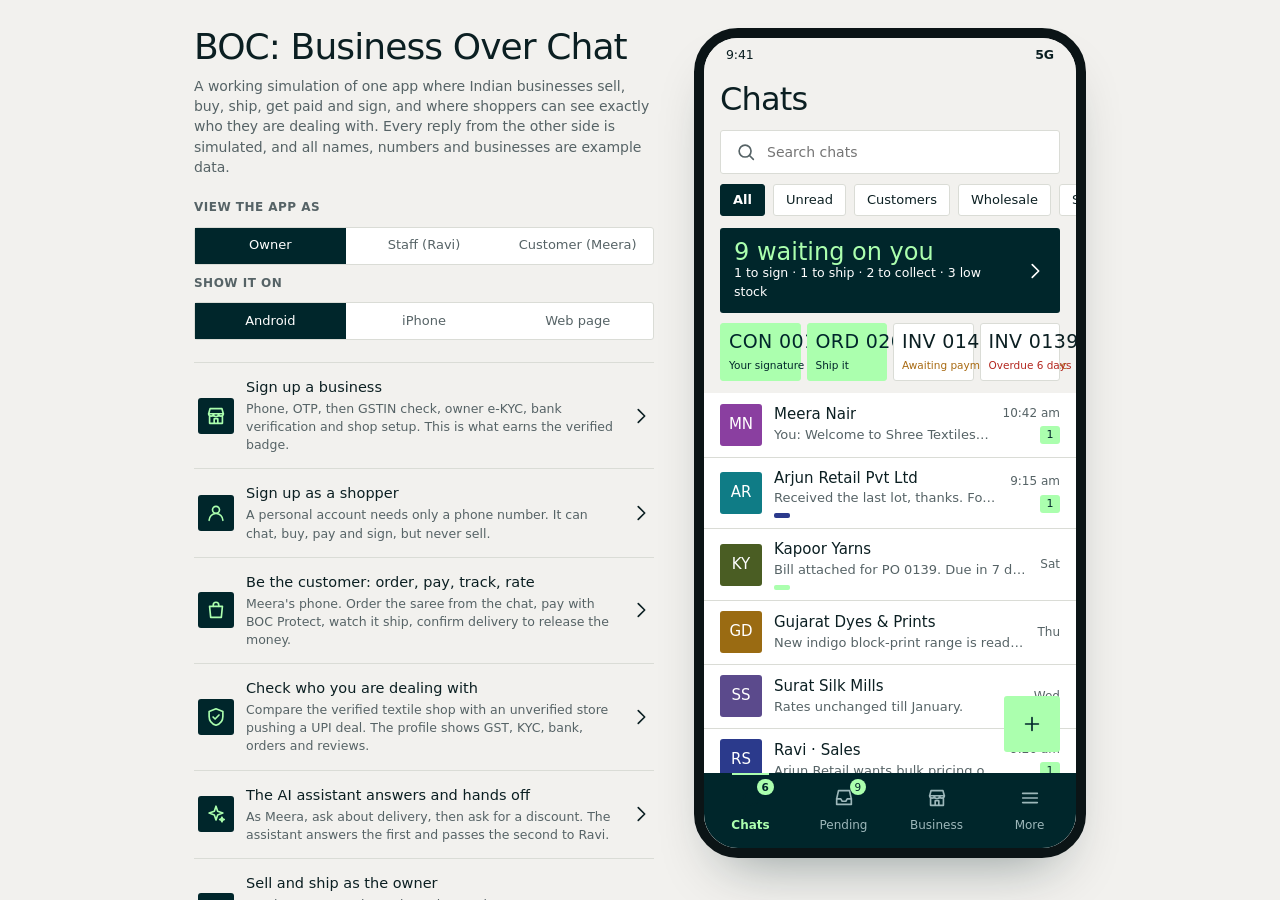
==== index.html @ 4480e5fe "BOC prototype: every business type over chat, plus admin console Web simulation of BOC (Business Ove" ====
<!doctype html><html lang="en"><head><meta charset="utf-8"><meta name="viewport" content="width=device-width,initial-scale=1"><title>BOC: Business Over Chat</title><meta http-equiv="refresh" content="0; url=prototype/"><link rel="canonical" href="prototype/"></head><body><p><a href="prototype/">Open the BOC prototype</a> · <a href="prototype/admin.html">Admin console</a></p></body></html>
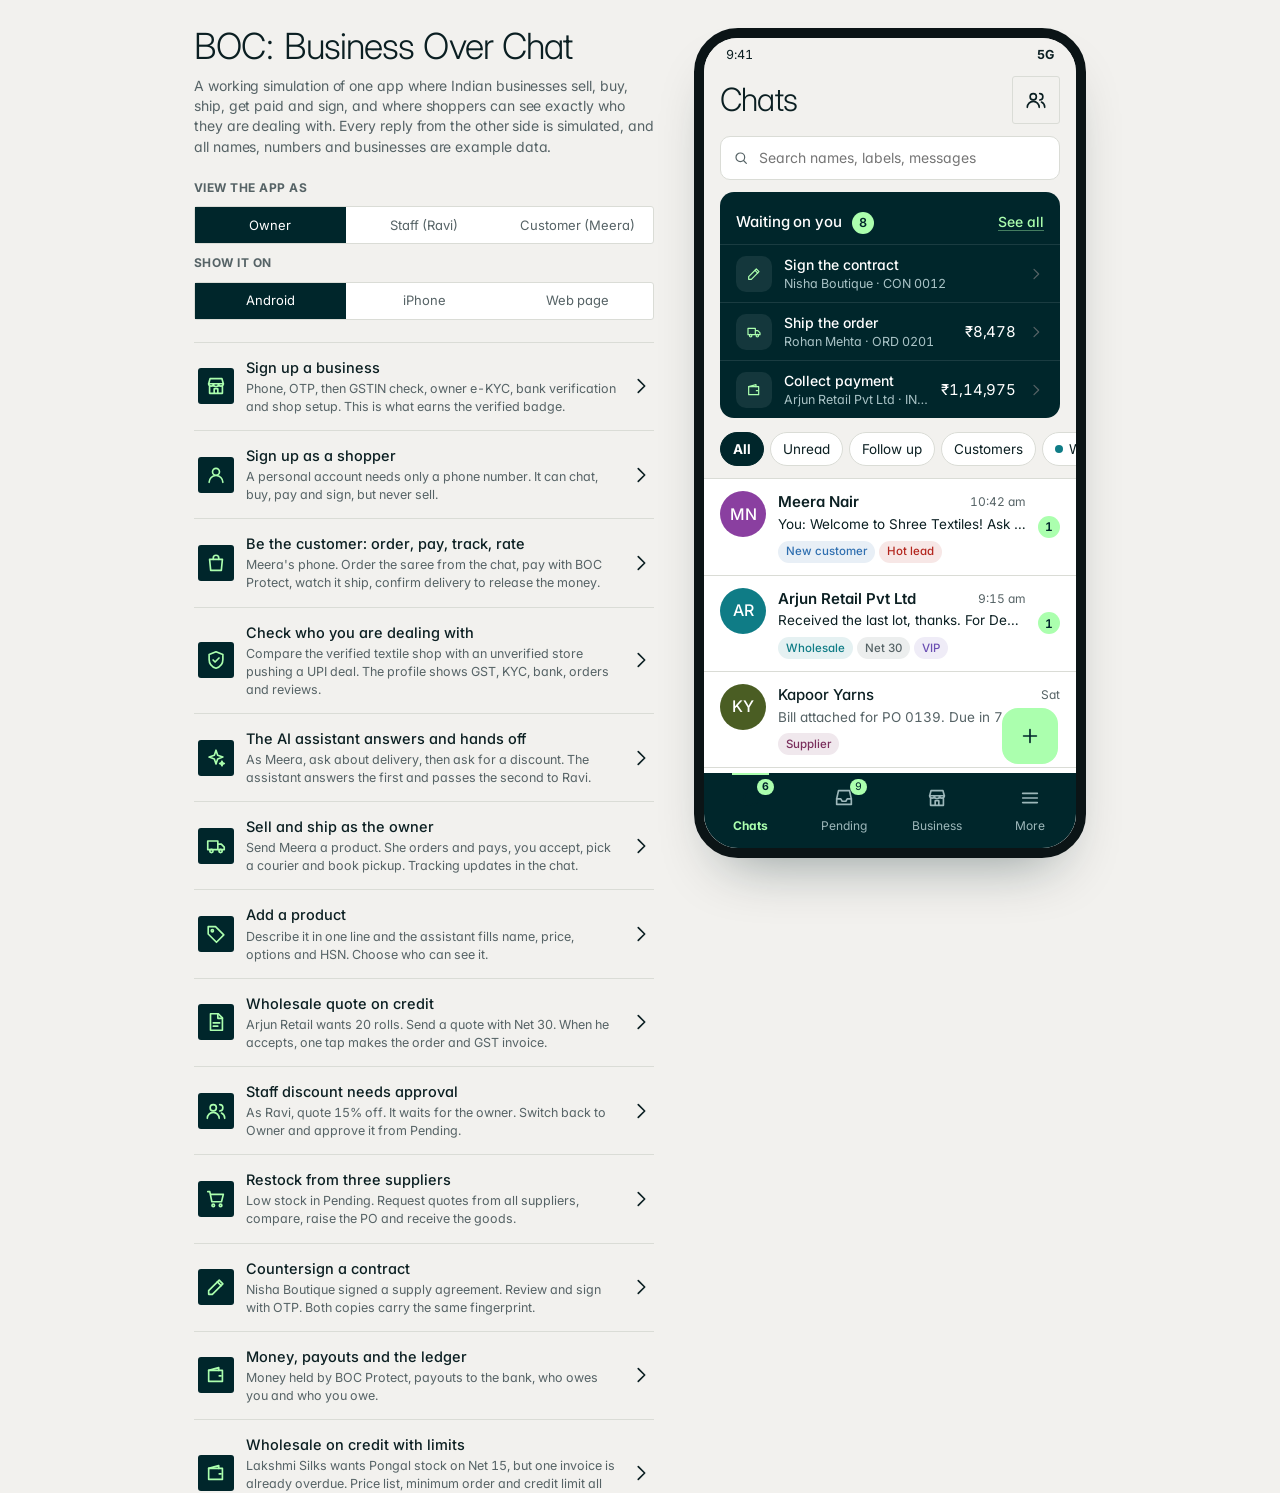
==== commit 6b609c89: "Friendlier Chats and Pending, contact labels with CRM, screen suite, light only - Chats: readable "W" ====
--- a/index.html
+++ b/index.html
@@ -1 +1 @@
-<!doctype html><html lang="en"><head><meta charset="utf-8"><meta name="viewport" content="width=device-width,initial-scale=1"><title>BOC: Business Over Chat</title><meta http-equiv="refresh" content="0; url=prototype/"><link rel="canonical" href="prototype/"></head><body><p><a href="prototype/">Open the BOC prototype</a> · <a href="prototype/admin.html">Admin console</a></p></body></html>+<!doctype html><html lang="en"><head><meta charset="utf-8"><meta name="viewport" content="width=device-width,initial-scale=1"><title>BOC: Business Over Chat</title><meta http-equiv="refresh" content="0; url=prototype/"><link rel="canonical" href="prototype/"></head><body><p><a href="prototype/">Open the BOC prototype</a> · <a href="prototype/admin.html">Admin console</a> · <a href="prototype/suite.html">Every screen</a></p></body></html>
